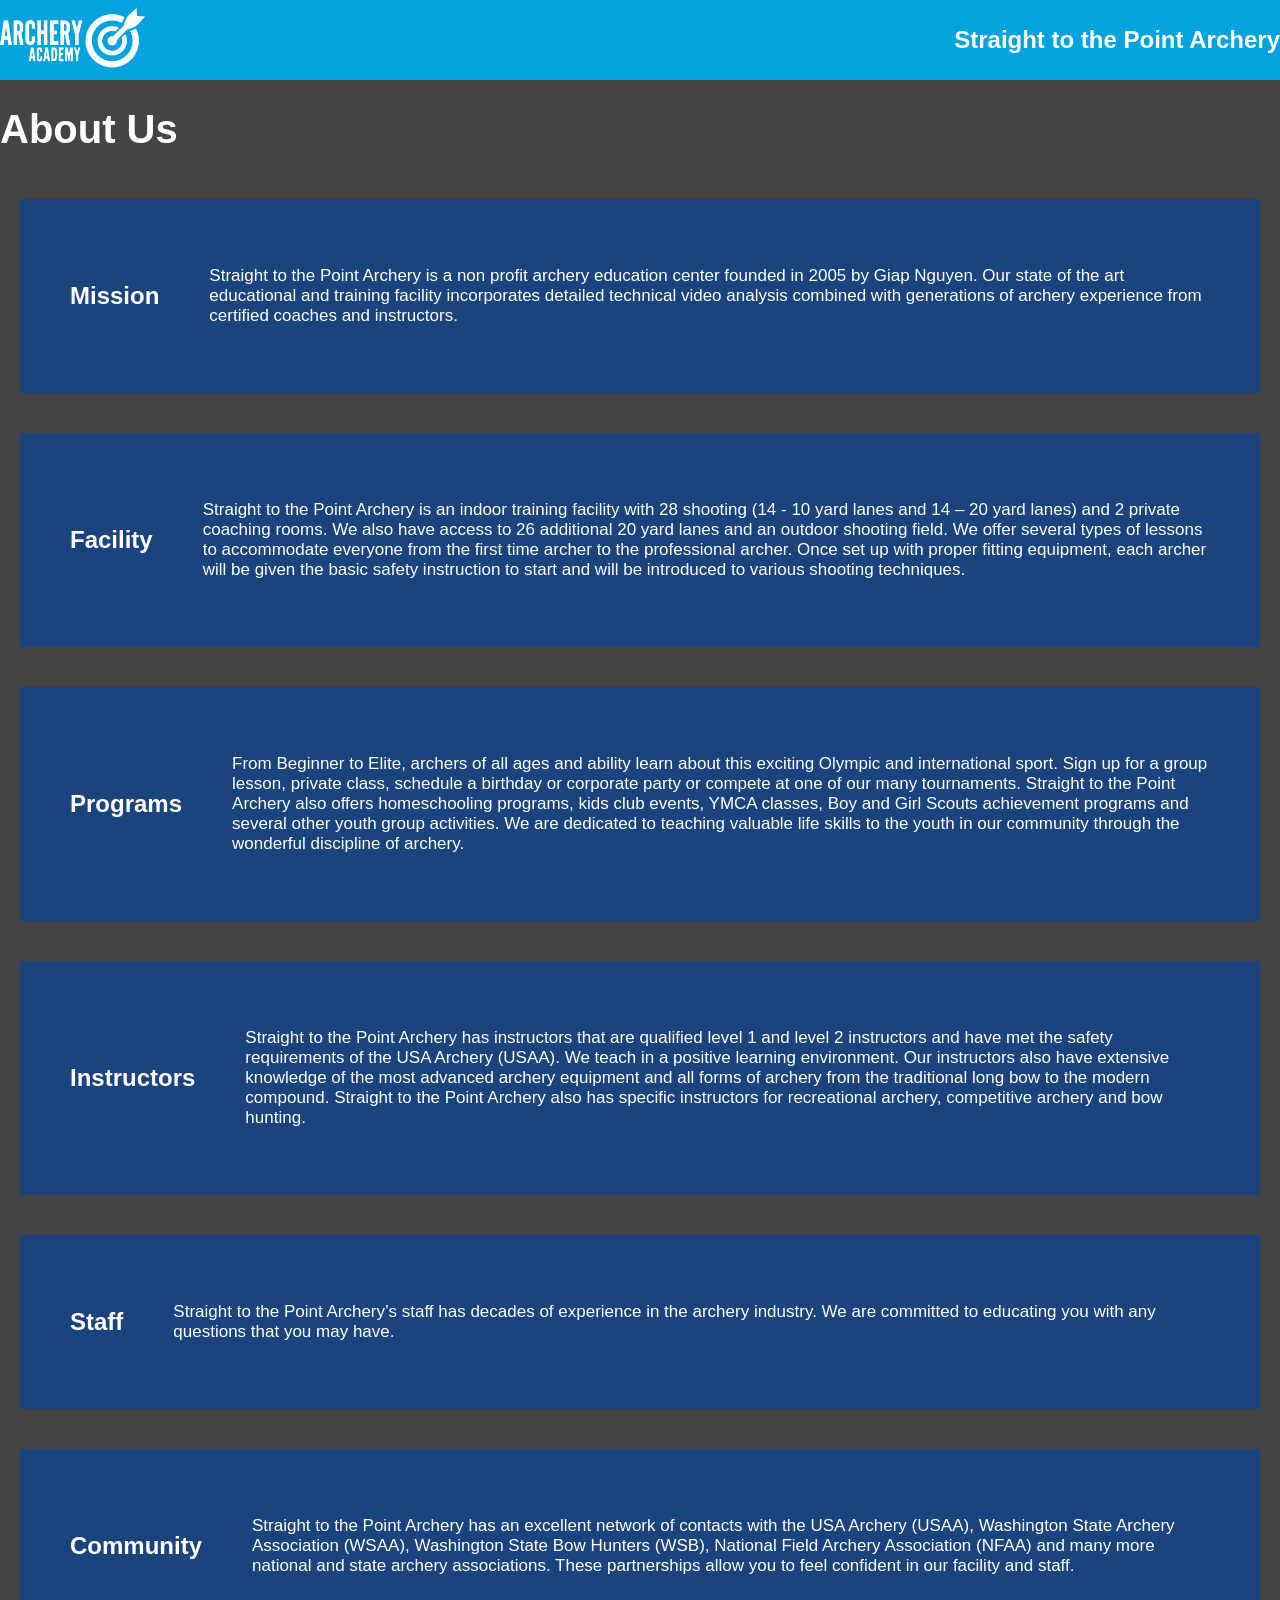
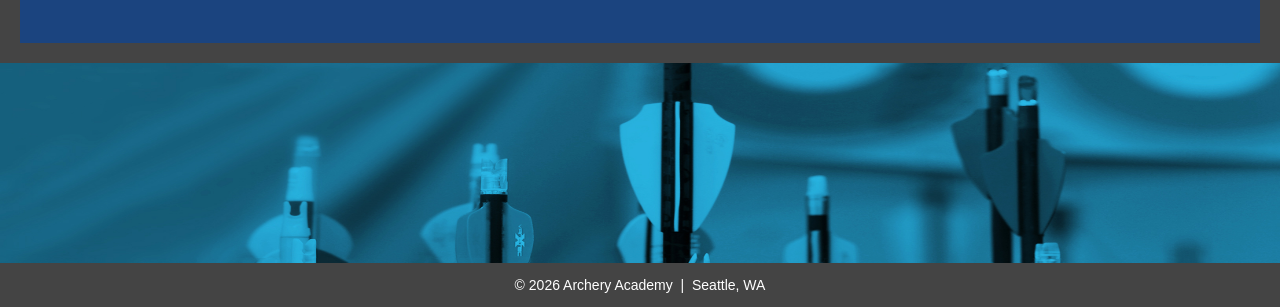
==== about.html @ 431c8210 "First attempt at HW6" ====
<!DOCTYPE html>
<html lang="en">
<head>
    <meta charset="UTF-8">
    <meta name="viewport" content="width=device-width, initial-scale=1.0">
    <title>Archery Academy</title>
    <link rel="stylesheet" type="text/css" href="styles/stylesheet.css">
</head>
<body>
   <header class="main-header">
        <div>
            <img src="images/archeryAcademy-logo-white.png" alt="White Company Logo" class="logo">
        </div>
        <div class="header-text">
            <h1>Straight to the Point Archery</h1>
        </div>
    </header>
    <h1>About Us</h1>
    <div class="about-box">
        <h2>Mission</h2>
        <p>Straight to the Point Archery is a non profit archery education center founded in 2005 by Giap Nguyen.  Our state of the art educational and training facility incorporates detailed technical video analysis combined with generations of archery experience from certified coaches and instructors.</p>
    </div>
    <div class="about-box">
        <h2>Facility</h2>
        <p>Straight to the Point Archery is an indoor training facility with  28 shooting (14 -  10 yard lanes and 14 – 20 yard lanes) and 2 private coaching rooms. We also have access to 26  additional  20 yard lanes  and an outdoor shooting field.  We offer several types of lessons to accommodate everyone from the first time archer to the professional archer. Once set up with proper fitting equipment, each archer will be given the basic safety instruction to start and will be introduced to various shooting techniques.</p>
    </div>
    <div class="about-box">
        <h2>Programs</h2>
        <p>From Beginner to Elite, archers of all ages and ability learn about this exciting Olympic and international sport. Sign up for a group lesson, private class, schedule a birthday or corporate party or compete at one of our many tournaments.  Straight to the Point Archery also offers homeschooling programs, kids club events, YMCA classes, Boy and Girl Scouts achievement programs and several other youth group activities. We are dedicated to teaching valuable life skills to the youth in our community through the wonderful discipline of archery.</p>
    </div>
    <div class="about-box">
        <h2>Instructors</h2>  
        <p>Straight to the Point Archery has instructors that are qualified level 1 and level 2 instructors and have met the safety requirements of the USA Archery (USAA). We teach in a positive learning environment.  Our instructors also have extensive knowledge of the most advanced archery equipment and all forms of archery from the traditional long bow to the modern compound.  Straight to the Point Archery also has specific instructors for recreational archery, competitive archery and bow hunting.</p>
    </div>
    <div class="about-box">
        <h2>Staff</h2>  
        <p>Straight to the Point Archery’s staff has decades of experience in the archery industry. We are committed to educating you with any questions that you may have.</p>
    </div>
    <div class="about-box">
        <h2>Community</h2>
        <p>Straight to the Point Archery has an excellent network of contacts with the USA Archery (USAA), Washington State Archery Association (WSAA), Washington State Bow Hunters (WSB), National Field Archery Association (NFAA) and many more national and state archery associations. These partnerships allow you to feel confident in our facility and staff.</p>
    </div>
    <footer>
        <img src="images/footerImage.jpg" alt="Footer Image" class="footer-img">
        <p class="copyright-text">  &copy; 2026 Archery Academy &nbsp;|&nbsp; Seattle, WA</p>
    </footer>
</body>
</html>
---- styles/stylesheet.css ----
h1 {
    font: Arial, sans-serif;
    font-weight: bold;
    font-size: 40px;
}

h2 {
    font: Arial, sans-serif;
    font-weight: bold;
    font-size: 24px;
}

header {
    display: flex; /* Makes the header a flex container */
    flex-direction: row;
    background-color: #03a3df;
    width: 100%;
    padding: 0%;
    margin: 0%;
}

body {
    font-family: Arial, sans-serif;
    font-size: 17px;
    background-color: #444444;
    color:white;
    display: flex;
    flex-direction: column;
    flex-grow: 1;
    padding: 0%;
    margin: 0;
    min-height: 100%;
}

footer {
    display: flex;
    flex-direction: column;
    align-items: center;
    justify-content: center;
    position: relative;
    padding: 0%;
    margin: 0%;
}

.footer-img {
    width: 100%;
    height: 200px;
    padding: 0%;
    margin: 0%;
}

.copyright-text {
    position: static;
    color: #fff; /* Choose a color that contrasts well with the image */
    font-size: 14px; /* Adjust font size as needed */
}

.sidebar {
  width: 200px;
  position: fixed; /* Fixed position for sidebar */
  height: 100%;
  background-color: #f1f1f1;
}
.sidebar a {
  display: block; /* Full-width links */
  padding: 16px;
  text-decoration: none;
}
.content {
  margin-left: 200px; /* Offset content to match sidebar width */
}

.main-header {
    justify-content: space-between; /* Pushes content to the far ends (logo left, text right) */
    align-items: center; /* Vertically centers the items within the header */
    background-color: #03a3df; /* Optional: background color for visibility */
    height: 80px; /* Optional: set a fixed height for the header */
}

.logo {
    height: 60px; /* Adjust the logo size as needed */
    width: auto;
}

.header-text h1 {
    font-size: 1.5rem;
    color: white;
    justify-content: right;
}

a,
a:visited {
        color: #ffffff;
}

.profile-box{
    display: flex;
    flex-wrap: wrap;
    border: 20px solid #444444; 
    background-color: #1b447f;
    justify-content: center;
    align-items: center;
}

.profile-box img {
    height: 300px; /* Adjust the image size as needed */
    width: auto;
    flex: 0 0 auto;
    align-items: center;
    padding-left: 150px;
}

.profile-box-text {
    display: flex;
    flex-direction: column;
    margin-left: 20px; /* Space between image and text */
    align-items: center;
    flex: 1;
}

.profile-box-bio {
    display: block;
    border: 2px solid #ecb722; 
    margin-top: 10px; /* Space between text and bio */
    font-size: 16px; /* Adjust font size as needed */
    color: #ffffff; /* White text color for contrast */
    text-align: center; /* Center the bio text */
    padding: 5px;
    margin: 5px;
}

.profile-box-bio-wrap {
    flex-basis: 100%;
    width: 100%;
}

.nondiscriminatory-policy-box{
    display: flex;
    flex-wrap: column;
    border: 20px solid #444444; 
    background-color: #1b447f;
    justify-content: center;
    align-items: center;
    text-align: center;
    padding: 50px;
}

.about-box{
    display: flex;
    flex-wrap: row;
    border: 20px solid #444444; 
    background-color: #1b447f;
    justify-content: left;
    align-items: center;
    text-align: left;
    padding: 50px;
    gap: 50px;
}

.service-box {
    display: flex;
    flex-wrap: column;
    border: 20px solid #444444; 
    background-color: #1b447f;
    justify-content: left;
    align-items: center;
    text-align: left;
    padding: 50px;
    gap: 50px;
}

.responsive-line {
  width: 50vw; /* The line will be 50% of the browser window width */
  margin: auto;
  border: 1px solid #ecb722;
}

.yellow-text {
    color: #ecb722;
}
.white-text {
    color: #ffffff;
}

.dark-grey-text {
    color: #444444;
}

.text-box {
    text-align: center;
    margin: 0 auto;
    background-color: #1b447f; /* Example color (blue) */
    padding: 30px; /* Padding on all sides */
    color: white; 
    /* Optionally, set a specific width for the block */
    width: fit-content; /* Box will fit the width of the content, up to the max available space */
}
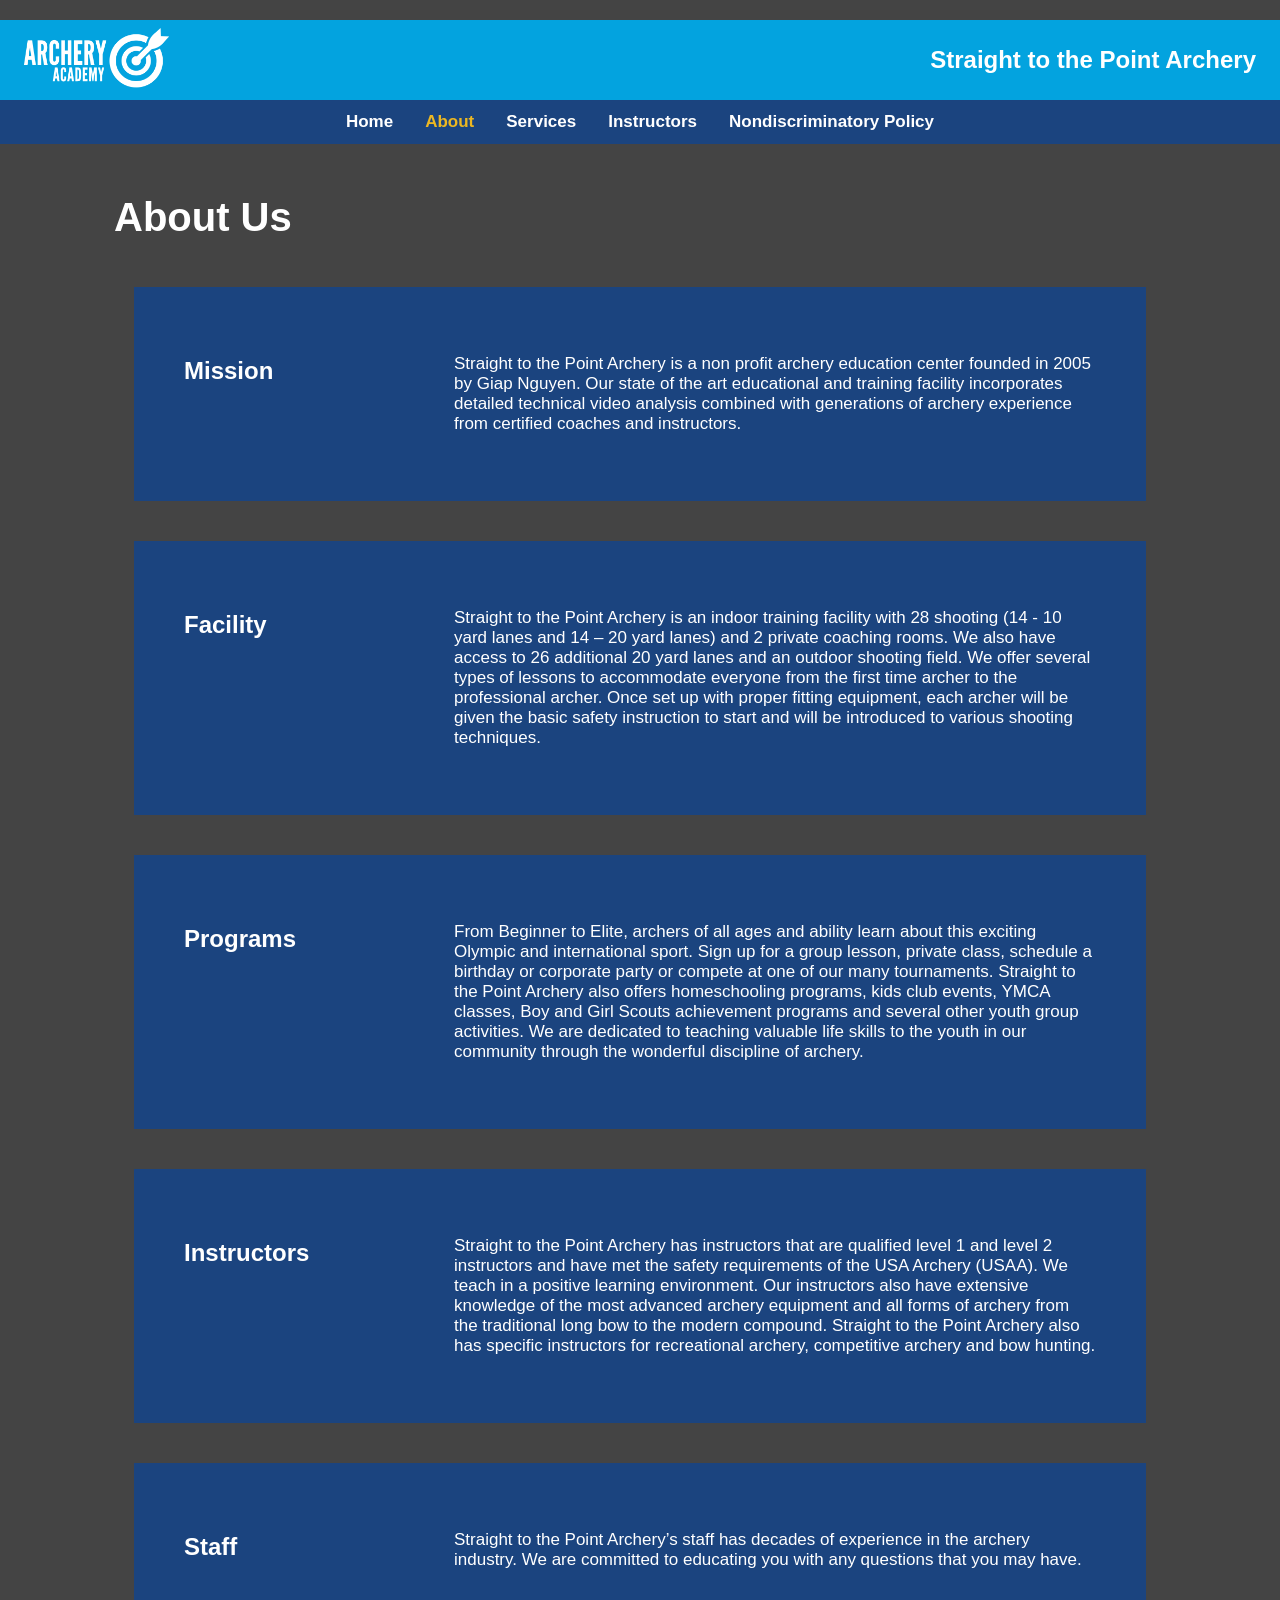
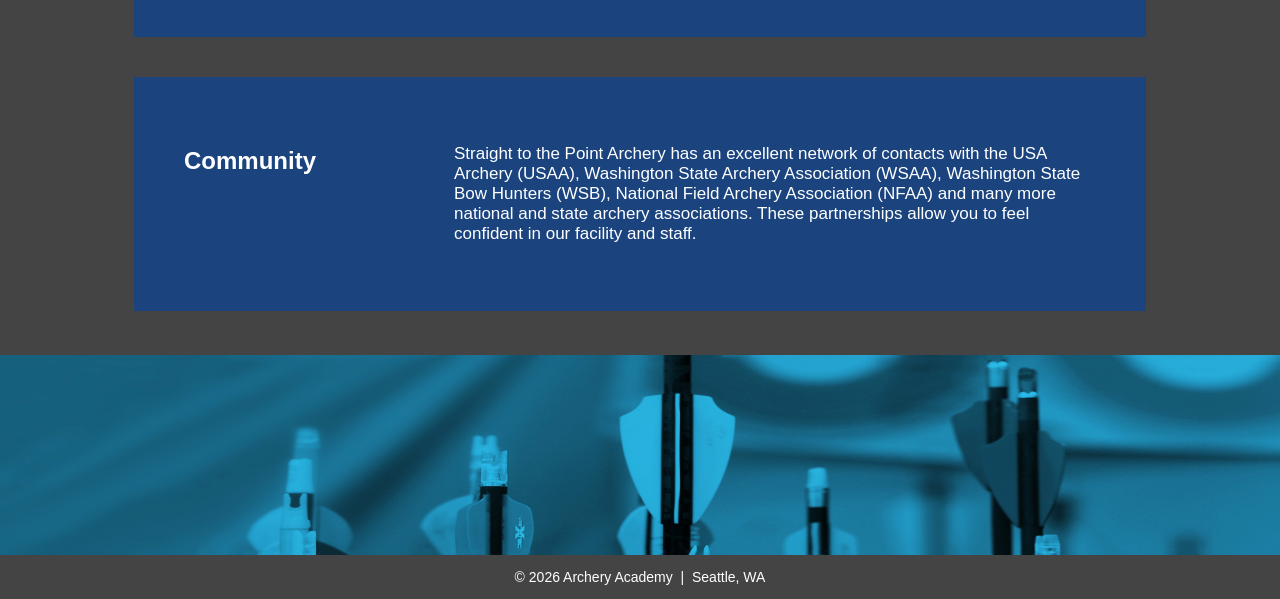
==== commit 5462d32f: "Made updates" ====
--- a/about.html
+++ b/about.html
@@ -3,45 +3,57 @@
 <head>
     <meta charset="UTF-8">
     <meta name="viewport" content="width=device-width, initial-scale=1.0">
-    <title>Archery Academy</title>
+    <title>About - Archery Academy</title>
     <link rel="stylesheet" type="text/css" href="styles/stylesheet.css">
 </head>
 <body>
+    <a href="#main-content" class="hidden">Skip to main content</a>
    <header class="main-header">
         <div>
-            <img src="images/archeryAcademy-logo-white.png" alt="White Company Logo" class="logo">
+            <img src="images/archeryAcademy-logo-white.png" alt="Straight to the Point Archery logo" class="logo">
         </div>
         <div class="header-text">
             <h1>Straight to the Point Archery</h1>
         </div>
     </header>
+    <nav class="primary-nav" aria-label="Primary">
+        <ul>
+            <li><a href="index.html">Home</a></li>
+            <li><a href="about.html" aria-current="page">About</a></li>
+            <li><a href="services.html">Services</a></li>
+            <li><a href="instructors.html">Instructors</a></li>
+            <li><a href="nondiscriminatory-policy.html">Nondiscriminatory Policy</a></li>
+        </ul>
+    </nav>
+    <main id="main-content" class="container">
     <h1>About Us</h1>
-    <div class="about-box">
+    <section class="about-box">
         <h2>Mission</h2>
         <p>Straight to the Point Archery is a non profit archery education center founded in 2005 by Giap Nguyen.  Our state of the art educational and training facility incorporates detailed technical video analysis combined with generations of archery experience from certified coaches and instructors.</p>
-    </div>
-    <div class="about-box">
+    </section>
+    <section class="about-box">
         <h2>Facility</h2>
         <p>Straight to the Point Archery is an indoor training facility with  28 shooting (14 -  10 yard lanes and 14 – 20 yard lanes) and 2 private coaching rooms. We also have access to 26  additional  20 yard lanes  and an outdoor shooting field.  We offer several types of lessons to accommodate everyone from the first time archer to the professional archer. Once set up with proper fitting equipment, each archer will be given the basic safety instruction to start and will be introduced to various shooting techniques.</p>
-    </div>
-    <div class="about-box">
+    </section>
+    <section class="about-box">
         <h2>Programs</h2>
         <p>From Beginner to Elite, archers of all ages and ability learn about this exciting Olympic and international sport. Sign up for a group lesson, private class, schedule a birthday or corporate party or compete at one of our many tournaments.  Straight to the Point Archery also offers homeschooling programs, kids club events, YMCA classes, Boy and Girl Scouts achievement programs and several other youth group activities. We are dedicated to teaching valuable life skills to the youth in our community through the wonderful discipline of archery.</p>
-    </div>
-    <div class="about-box">
+    </section>
+    <section class="about-box">
         <h2>Instructors</h2>  
         <p>Straight to the Point Archery has instructors that are qualified level 1 and level 2 instructors and have met the safety requirements of the USA Archery (USAA). We teach in a positive learning environment.  Our instructors also have extensive knowledge of the most advanced archery equipment and all forms of archery from the traditional long bow to the modern compound.  Straight to the Point Archery also has specific instructors for recreational archery, competitive archery and bow hunting.</p>
-    </div>
-    <div class="about-box">
+    </section>
+    <section class="about-box">
         <h2>Staff</h2>  
         <p>Straight to the Point Archery’s staff has decades of experience in the archery industry. We are committed to educating you with any questions that you may have.</p>
-    </div>
-    <div class="about-box">
+    </section>
+    <section class="about-box">
         <h2>Community</h2>
         <p>Straight to the Point Archery has an excellent network of contacts with the USA Archery (USAA), Washington State Archery Association (WSAA), Washington State Bow Hunters (WSB), National Field Archery Association (NFAA) and many more national and state archery associations. These partnerships allow you to feel confident in our facility and staff.</p>
-    </div>
+    </section>
+    </main>
     <footer>
-        <img src="images/footerImage.jpg" alt="Footer Image" class="footer-img">
+        <img src="images/footerImage.jpg" alt="" class="footer-img">
         <p class="copyright-text">  &copy; 2026 Archery Academy &nbsp;|&nbsp; Seattle, WA</p>
     </footer>
 </body>
--- a/styles/stylesheet.css
+++ b/styles/stylesheet.css
@@ -1,11 +1,19 @@
+* {
+    box-sizing: border-box;
+}
+
+.row {
+    margin: 0;
+}
+
 h1 {
-    font: Arial, sans-serif;
+    font-family: Arial, sans-serif;
     font-weight: bold;
     font-size: 40px;
 }
 
 h2 {
-    font: Arial, sans-serif;
+    font-family: Arial, sans-serif;
     font-weight: bold;
     font-size: 24px;
 }
@@ -32,6 +40,12 @@
     min-height: 100%;
 }
 
+.container {
+    width: min(1100px, 100%);
+    margin: 0 auto;
+    padding: 24px;
+}
+
 footer {
     display: flex;
     flex-direction: column;
@@ -49,6 +63,33 @@
     margin: 0%;
 }
 
+.hidden {
+  position: relative;
+  left: -10000px;
+  top: auto;
+}
+
+.hidden:focus {
+  left: 0;
+    top: 0;
+    z-index: 1000;
+    padding: 8px 12px;
+    background-color: #ffffff;
+    color: #1b447f;
+}
+
+.visually-hidden {
+    position: absolute;
+    width: 1px;
+    height: 1px;
+    padding: 0;
+    margin: -1px;
+    overflow: hidden;
+    clip: rect(0, 0, 0, 0);
+    white-space: nowrap;
+    border: 0;
+}
+
 .copyright-text {
     position: static;
     color: #fff; /* Choose a color that contrasts well with the image */
@@ -66,6 +107,36 @@
   padding: 16px;
   text-decoration: none;
 }
+
+.span_1_of_4 {
+    width: auto;
+}
+
+.video-container {
+    width: 90%; /* Adjusts the container width relative to the page */
+    margin: auto; /* Centers the container horizontally */
+}
+
+.video-container video {
+    width: 100%; /* Makes the video fill the container width */
+    height: auto; /* Maintains aspect ratio */
+    display: block; /* Helps remove extra white space below the video */
+    margin: 20px auto; /* Adds vertical spacing and centers the video */
+}
+
+.video-transcript {
+    width: 90%;
+    margin: 0 auto 24px;
+    padding: 16px;
+    border: 2px solid #ecb722;
+    background-color: #1b447f;
+    text-align: center;
+}
+
+.video-transcript h2 {
+    margin-top: 0;
+}
+
 .content {
   margin-left: 200px; /* Offset content to match sidebar width */
 }
@@ -75,6 +146,38 @@
     align-items: center; /* Vertically centers the items within the header */
     background-color: #03a3df; /* Optional: background color for visibility */
     height: 80px; /* Optional: set a fixed height for the header */
+    padding: 0 24px;
+}
+
+.primary-nav {
+    background-color: #1b447f;
+}
+
+.primary-nav ul {
+    list-style: none;
+    margin: 0;
+    padding: 0;
+    display: flex;
+    flex-wrap: wrap;
+    justify-content: center;
+    gap: 16px;
+}
+
+.primary-nav a {
+    display: inline-block;
+    padding: 12px 8px;
+    color: #ffffff;
+    text-decoration: none;
+    font-weight: bold;
+}
+
+.primary-nav a:hover,
+.primary-nav a:focus-visible {
+    text-decoration: underline;
+}
+
+.primary-nav a[aria-current="page"] {
+    color: #ecb722;
 }
 
 .logo {
@@ -94,20 +197,20 @@
 }
 
 .profile-box{
-    display: flex;
-    flex-wrap: wrap;
+    display: grid;
+    grid-template-columns: auto 1fr;
     border: 20px solid #444444; 
     background-color: #1b447f;
-    justify-content: center;
-    align-items: center;
+    align-items: start;
 }
 
 .profile-box img {
     height: 300px; /* Adjust the image size as needed */
     width: auto;
-    flex: 0 0 auto;
-    align-items: center;
-    padding-left: 150px;
+    align-self: center;
+    justify-self: center;
+    padding-left: 0;
+    margin: 0 24px;
 }
 
 .profile-box-text {
@@ -125,18 +228,18 @@
     font-size: 16px; /* Adjust font size as needed */
     color: #ffffff; /* White text color for contrast */
     text-align: center; /* Center the bio text */
-    padding: 5px;
-    margin: 5px;
+    padding: 10px;
+    margin: 20px;
 }
 
 .profile-box-bio-wrap {
-    flex-basis: 100%;
+    grid-column: 1 / -1;
     width: 100%;
 }
 
 .nondiscriminatory-policy-box{
     display: flex;
-    flex-wrap: column;
+    flex-direction: column;
     border: 20px solid #444444; 
     background-color: #1b447f;
     justify-content: center;
@@ -146,25 +249,22 @@
 }
 
 .about-box{
-    display: flex;
-    flex-wrap: row;
+    display: grid;
+    grid-template-columns: 220px 1fr;
     border: 20px solid #444444; 
     background-color: #1b447f;
-    justify-content: left;
-    align-items: center;
+    align-items: start;
     text-align: left;
     padding: 50px;
     gap: 50px;
 }
 
 .service-box {
-    display: flex;
-    flex-wrap: column;
+    display: grid;
+    grid-template-columns: 220px 1fr;
     border: 20px solid #444444; 
     background-color: #1b447f;
-    justify-content: left;
-    align-items: center;
-    text-align: left;
+    align-items: start;
     padding: 50px;
     gap: 50px;
 }
@@ -187,11 +287,81 @@
 }
 
 .text-box {
+    display: flex;
+    align-items: center;
+    justify-content: center;
     text-align: center;
-    margin: 0 auto;
+    margin: 0;
     background-color: #1b447f; /* Example color (blue) */
-    padding: 30px; /* Padding on all sides */
+    padding: 20px; /* Padding on all sides */
     color: white; 
-    /* Optionally, set a specific width for the block */
-    width: fit-content; /* Box will fit the width of the content, up to the max available space */
+    width: 100%;
+    min-height: 96px;
+}
+
+.home-grid {
+    display: grid;
+    grid-template-columns: repeat(4, 1fr);
+    gap: 40px;
+}
+
+.home-grid .video-container {
+    grid-column: 1 / -1;
+}
+
+.home-grid .video-transcript {
+    grid-column: 1 / -1;
+}
+
+@media (max-width: 980px) {
+    .home-grid {
+        grid-template-columns: repeat(2, 1fr);
+    }
+
+    .container {
+        padding: 20px;
+    }
+}
+
+@media (max-width: 700px) {
+    h1 {
+        font-size: 26px;
+    }
+
+    h2 {
+        font-size: 18px;
+    }
+
+    .header-text h1 {
+        font-size: 1.1rem;
+    }
+
+    body {
+        font-size: 15px;
+    }
+
+    .home-grid {
+        grid-template-columns: 1fr;
+    }
+
+    .about-box,
+    .service-box {
+        grid-template-columns: 1fr;
+        padding: 30px;
+        gap: 20px;
+    }
+
+    .profile-box {
+        grid-template-columns: 1fr;
+    }
+
+    .profile-box-text {
+        margin-left: 0;
+    }
+
+    .main-header {
+        height: auto;
+        gap: 12px;
+        padding: 12px 16px;
+    }
 }
